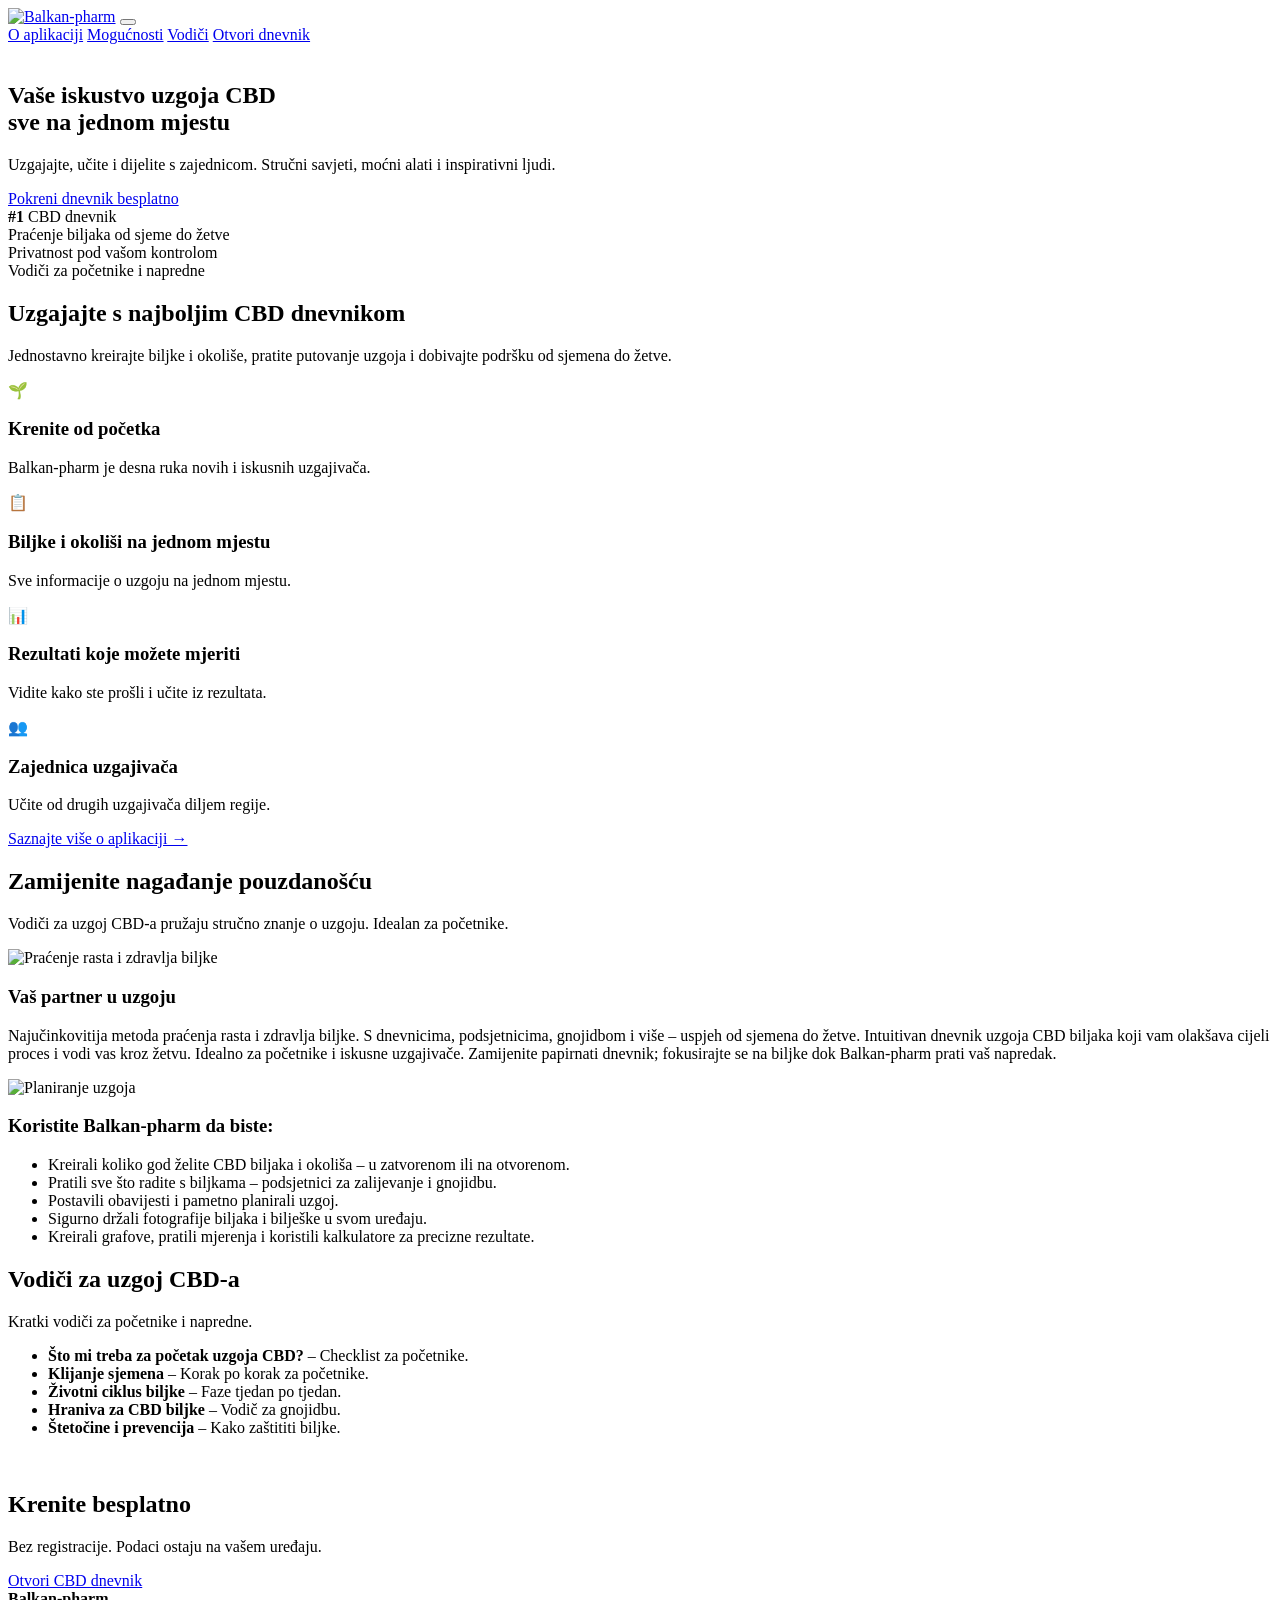
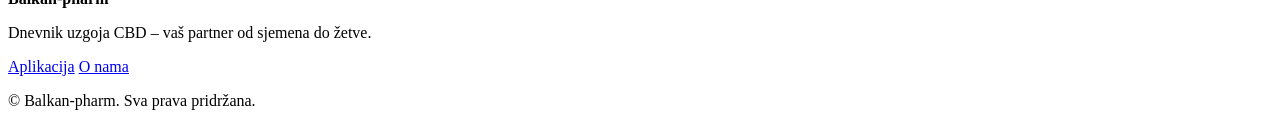
==== index.html @ c0ade82f "Dodaj login ulaz za Dnevnik i zaštiti aplikaciju od neautoriziranog pristupa. Klik na Dnevnik sada v" ====
<!DOCTYPE html>
<html lang="hr">
<head>
  <meta charset="UTF-8" />
  <meta name="viewport" content="width=device-width, initial-scale=1.0" />
  <title>Balkan-pharm – Dnevnik uzgoja CBD</title>
  <link rel="icon" type="image/png" href="images/bp.png" />
  <link rel="preconnect" href="https://fonts.googleapis.com" />
  <link rel="preconnect" href="https://fonts.gstatic.com" crossorigin />
  <link href="https://fonts.googleapis.com/css2?family=Plus+Jakarta+Sans:wght@400;500;600;700&family=Outfit:wght@400;500;600;700&family=JetBrains+Mono:wght@400;500&display=swap" rel="stylesheet" />
  <link rel="stylesheet" href="styles/landing.css" />
</head>
<body>
  <header class="header">
    <div class="container header-inner">
      <a href="index.html" class="logo"><img src="images/bp.png" alt="Balkan-pharm" class="logo-img" /></a>
      <button type="button" class="nav-toggle" aria-label="Izbornik" aria-expanded="false">
        <span class="nav-toggle-bar"></span>
        <span class="nav-toggle-bar"></span>
        <span class="nav-toggle-bar"></span>
      </button>
      <nav class="nav" id="main-nav">
        <a href="#o-aplikaciji" class="nav-link">O aplikaciji</a>
        <a href="#mogucnosti" class="nav-link">Mogućnosti</a>
        <a href="#vodiči" class="nav-link">Vodiči</a>
        <a href="dnevnik/" class="btn btn-primary">Otvori dnevnik</a>
      </nav>
    </div>
    <div class="nav-overlay" id="nav-overlay" aria-hidden="true"></div>
  </header>

  <main>
    <section class="hero">
      <div class="hero-bg" aria-hidden="true">
        <img src="images/1.jpg" alt="" />
      </div>
      <div class="container hero-inner">
        <div class="hero-content hero-card">
          <h1>Vaše iskustvo uzgoja CBD<br />sve na jednom mjestu</h1>
          <p class="hero-sub">Uzgajajte, učite i dijelite s zajednicom. Stručni savjeti, moćni alati i inspirativni ljudi.</p>
          <div class="hero-cta">
            <a href="dnevnik/" class="btn btn-primary btn-lg">Pokreni dnevnik besplatno</a>
          </div>
          <div class="hero-stats">
            <div class="stat"><strong>#1</strong> CBD dnevnik</div>
            <div class="stat">Praćenje biljaka od sjeme do žetve</div>
            <div class="stat">Privatnost pod vašom kontrolom</div>
            <div class="stat">Vodiči za početnike i napredne</div>
          </div>
        </div>
      </div>
    </section>

    <section id="o-aplikaciji" class="section section-alt">
      <div class="container">
        <div class="section-header">
          <h2>Uzgajajte s najboljim CBD dnevnikom</h2>
          <p class="section-lead">
            Jednostavno kreirajte biljke i okoliše, pratite putovanje uzgoja i dobivajte podršku od sjemena do žetve.
          </p>
        </div>
        <div class="features-grid">
          <div class="feature-card">
            <span class="feature-icon">🌱</span>
            <h3>Krenite od početka</h3>
            <p>Balkan-pharm je desna ruka novih i iskusnih uzgajivača.</p>
          </div>
          <div class="feature-card">
            <span class="feature-icon">📋</span>
            <h3>Biljke i okoliši na jednom mjestu</h3>
            <p>Sve informacije o uzgoju na jednom mjestu.</p>
          </div>
          <div class="feature-card">
            <span class="feature-icon">📊</span>
            <h3>Rezultati koje možete mjeriti</h3>
            <p>Vidite kako ste prošli i učite iz rezultata.</p>
          </div>
          <div class="feature-card">
            <span class="feature-icon">👥</span>
            <h3>Zajednica uzgajivača</h3>
            <p>Učite od drugih uzgajivača diljem regije.</p>
          </div>
        </div>
        <p class="section-cta"><a href="dnevnik/">Saznajte više o aplikaciji →</a></p>
      </div>
    </section>

    <section id="mogucnosti" class="section">
      <div class="container">
        <div class="section-header">
          <h2>Zamijenite nagađanje pouzdanošću</h2>
          <p class="section-lead">
            Vodiči za uzgoj CBD-a pružaju stručno znanje o uzgoju. Idealan za početnike.
          </p>
        </div>
        <div class="use-cases">
          <div class="use-case use-case-image">
            <div class="use-case-img-wrap">
              <img src="images/3.jpg" alt="Praćenje rasta i zdravlja biljke" />
            </div>
            <h3>Vaš partner u uzgoju</h3>
            <p>Najučinkovitija metoda praćenja rasta i zdravlja biljke. S dnevnicima, podsjetnicima, gnojidbom i više – uspjeh od sjemena do žetve. Intuitivan dnevnik uzgoja CBD biljaka koji vam olakšava cijeli proces i vodi vas kroz žetvu. Idealno za početnike i iskusne uzgajivače. Zamijenite papirnati dnevnik; fokusirajte se na biljke dok Balkan-pharm prati vaš napredak.</p>
          </div>
          <div class="use-case">
            <div class="use-case-img-wrap use-case-img-small">
              <img src="images/4.jpg" alt="Planiranje uzgoja" />
            </div>
            <h3>Koristite Balkan-pharm da biste:</h3>
            <ul>
              <li>Kreirali koliko god želite CBD biljaka i okoliša – u zatvorenom ili na otvorenom.</li>
              <li>Pratili sve što radite s biljkama – podsjetnici za zalijevanje i gnojidbu.</li>
              <li>Postavili obavijesti i pametno planirali uzgoj.</li>
              <li>Sigurno držali fotografije biljaka i bilješke u svom uređaju.</li>
              <li>Kreirali grafove, pratili mjerenja i koristili kalkulatore za precizne rezultate.</li>
            </ul>
          </div>
        </div>
      </div>
    </section>

    <section id="vodiči" class="section section-alt">
      <div class="container">
        <div class="section-header">
          <h2>Vodiči za uzgoj CBD-a</h2>
          <p class="section-lead">Kratki vodiči za početnike i napredne.</p>
        </div>
        <ul class="guide-list">
          <li><strong>Što mi treba za početak uzgoja CBD?</strong> – Checklist za početnike.</li>
          <li><strong>Klijanje sjemena</strong> – Korak po korak za početnike.</li>
          <li><strong>Životni ciklus biljke</strong> – Faze tjedan po tjedan.</li>
          <li><strong>Hraniva za CBD biljke</strong> – Vodič za gnojidbu.</li>
          <li><strong>Štetočine i prevencija</strong> – Kako zaštititi biljke.</li>
        </ul>
      </div>
    </section>

    <section class="section cta-section">
      <div class="cta-bg" aria-hidden="true">
        <img src="images/5.jpg" alt="" />
      </div>
      <div class="container cta-inner">
        <div class="section-header">
          <h2>Krenite besplatno</h2>
          <p class="section-lead">Bez registracije. Podaci ostaju na vašem uređaju.</p>
        </div>
        <a href="dnevnik/" class="btn btn-primary btn-lg">Otvori CBD dnevnik</a>
      </div>
    </section>
  </main>

  <footer class="footer">
    <div class="container">
      <div class="footer-grid">
        <div>
          <strong>Balkan-pharm</strong>
          <p>Dnevnik uzgoja CBD – vaš partner od sjemena do žetve.</p>
        </div>
        <div>
          <a href="dnevnik/">Aplikacija</a>
          <a href="#o-aplikaciji">O nama</a>
        </div>
      </div>
      <p class="footer-copy">© Balkan-pharm. Sva prava pridržana.</p>
    </div>
  </footer>
  <script>
    (function () {
      var toggle = document.querySelector('.nav-toggle');
      var nav = document.getElementById('main-nav');
      var overlay = document.getElementById('nav-overlay');
      if (!toggle || !nav || !overlay) return;
      function open() {
        toggle.setAttribute('aria-expanded', 'true');
        nav.classList.add('is-open');
        overlay.classList.add('is-open');
        overlay.setAttribute('aria-hidden', 'false');
        document.body.classList.add('nav-open');
      }
      function close() {
        toggle.setAttribute('aria-expanded', 'false');
        nav.classList.remove('is-open');
        overlay.classList.remove('is-open');
        overlay.setAttribute('aria-hidden', 'true');
        document.body.classList.remove('nav-open');
      }
      toggle.addEventListener('click', function () {
        if (nav.classList.contains('is-open')) close(); else open();
      });
      overlay.addEventListener('click', close);
      nav.querySelectorAll('.nav-link').forEach(function (a) {
        a.addEventListener('click', close);
      });
    })();
  </script>
</body>
</html>
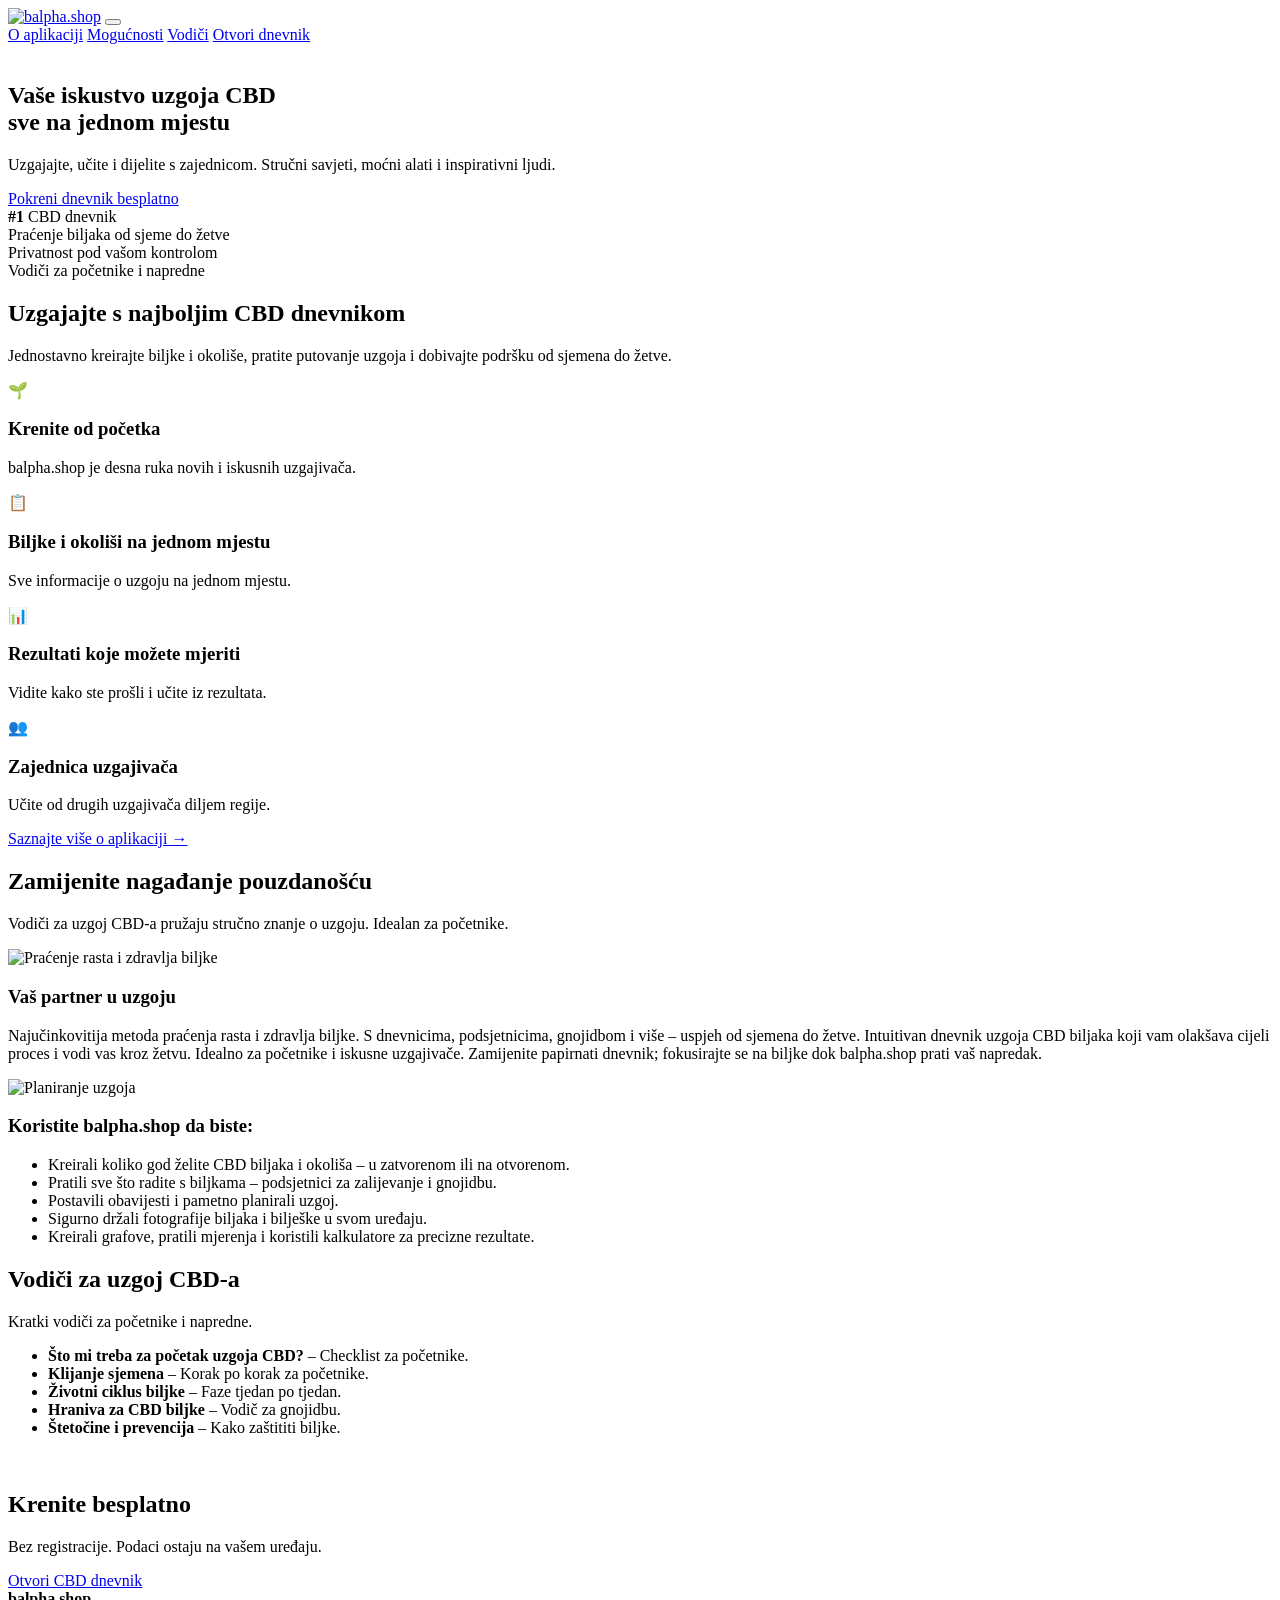
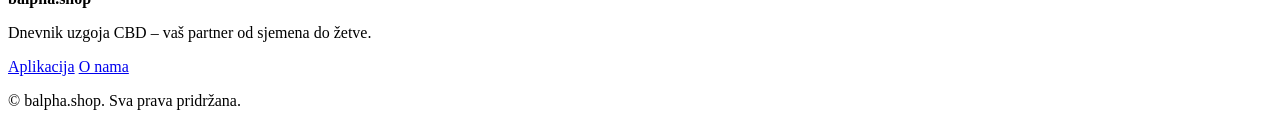
==== commit dc5955c9: "Rebrand project to balpha.shop across app and docs. Update visible product name and storage keys, an" ====
--- a/index.html
+++ b/index.html
@@ -3,7 +3,7 @@
 <head>
   <meta charset="UTF-8" />
   <meta name="viewport" content="width=device-width, initial-scale=1.0" />
-  <title>Balkan-pharm – Dnevnik uzgoja CBD</title>
+  <title>balpha.shop – Dnevnik uzgoja CBD</title>
   <link rel="icon" type="image/png" href="images/bp.png" />
   <link rel="preconnect" href="https://fonts.googleapis.com" />
   <link rel="preconnect" href="https://fonts.gstatic.com" crossorigin />
@@ -13,7 +13,7 @@
 <body>
   <header class="header">
     <div class="container header-inner">
-      <a href="index.html" class="logo"><img src="images/bp.png" alt="Balkan-pharm" class="logo-img" /></a>
+      <a href="index.html" class="logo"><img src="images/bp.png" alt="balpha.shop" class="logo-img" /></a>
       <button type="button" class="nav-toggle" aria-label="Izbornik" aria-expanded="false">
         <span class="nav-toggle-bar"></span>
         <span class="nav-toggle-bar"></span>
@@ -63,7 +63,7 @@
           <div class="feature-card">
             <span class="feature-icon">🌱</span>
             <h3>Krenite od početka</h3>
-            <p>Balkan-pharm je desna ruka novih i iskusnih uzgajivača.</p>
+            <p>balpha.shop je desna ruka novih i iskusnih uzgajivača.</p>
           </div>
           <div class="feature-card">
             <span class="feature-icon">📋</span>
@@ -99,13 +99,13 @@
               <img src="images/3.jpg" alt="Praćenje rasta i zdravlja biljke" />
             </div>
             <h3>Vaš partner u uzgoju</h3>
-            <p>Najučinkovitija metoda praćenja rasta i zdravlja biljke. S dnevnicima, podsjetnicima, gnojidbom i više – uspjeh od sjemena do žetve. Intuitivan dnevnik uzgoja CBD biljaka koji vam olakšava cijeli proces i vodi vas kroz žetvu. Idealno za početnike i iskusne uzgajivače. Zamijenite papirnati dnevnik; fokusirajte se na biljke dok Balkan-pharm prati vaš napredak.</p>
+            <p>Najučinkovitija metoda praćenja rasta i zdravlja biljke. S dnevnicima, podsjetnicima, gnojidbom i više – uspjeh od sjemena do žetve. Intuitivan dnevnik uzgoja CBD biljaka koji vam olakšava cijeli proces i vodi vas kroz žetvu. Idealno za početnike i iskusne uzgajivače. Zamijenite papirnati dnevnik; fokusirajte se na biljke dok balpha.shop prati vaš napredak.</p>
           </div>
           <div class="use-case">
             <div class="use-case-img-wrap use-case-img-small">
               <img src="images/4.jpg" alt="Planiranje uzgoja" />
             </div>
-            <h3>Koristite Balkan-pharm da biste:</h3>
+            <h3>Koristite balpha.shop da biste:</h3>
             <ul>
               <li>Kreirali koliko god želite CBD biljaka i okoliša – u zatvorenom ili na otvorenom.</li>
               <li>Pratili sve što radite s biljkama – podsjetnici za zalijevanje i gnojidbu.</li>
@@ -152,7 +152,7 @@
     <div class="container">
       <div class="footer-grid">
         <div>
-          <strong>Balkan-pharm</strong>
+          <strong>balpha.shop</strong>
           <p>Dnevnik uzgoja CBD – vaš partner od sjemena do žetve.</p>
         </div>
         <div>
@@ -160,7 +160,7 @@
           <a href="#o-aplikaciji">O nama</a>
         </div>
       </div>
-      <p class="footer-copy">© Balkan-pharm. Sva prava pridržana.</p>
+      <p class="footer-copy">© balpha.shop. Sva prava pridržana.</p>
     </div>
   </footer>
   <script>
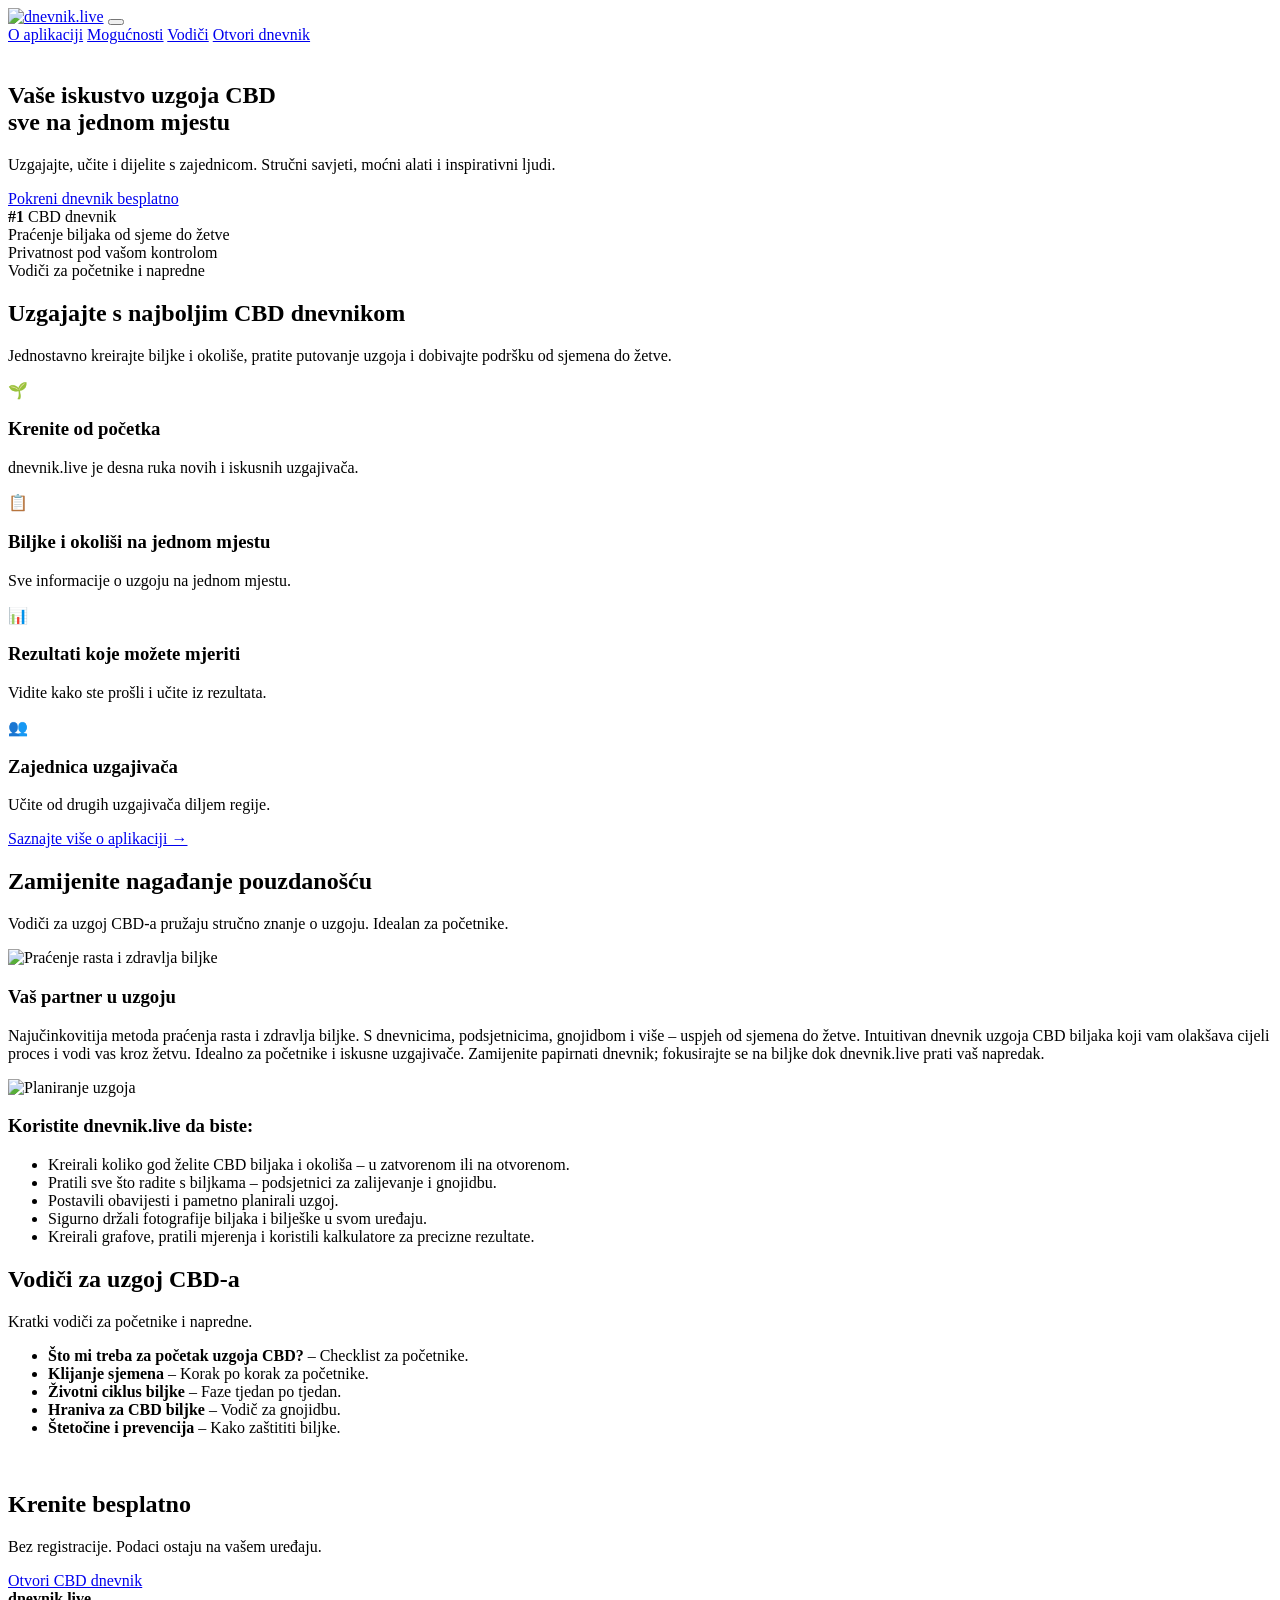
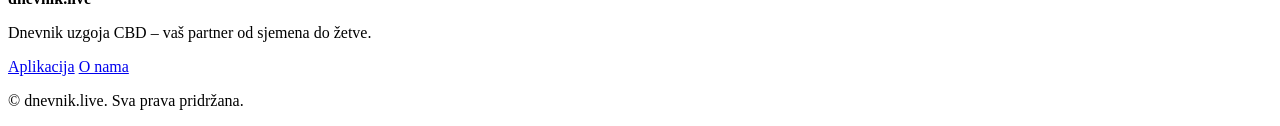
==== commit e2f34a1f: "Rebrand: promjena naziva na dnevnik.live kroz app i dokumentaciju Made-with: Cursor" ====
--- a/index.html
+++ b/index.html
@@ -3,7 +3,7 @@
 <head>
   <meta charset="UTF-8" />
   <meta name="viewport" content="width=device-width, initial-scale=1.0" />
-  <title>balpha.shop – Dnevnik uzgoja CBD</title>
+  <title>dnevnik.live – Dnevnik uzgoja CBD</title>
   <link rel="icon" type="image/png" href="images/bp.png" />
   <link rel="preconnect" href="https://fonts.googleapis.com" />
   <link rel="preconnect" href="https://fonts.gstatic.com" crossorigin />
@@ -13,7 +13,7 @@
 <body>
   <header class="header">
     <div class="container header-inner">
-      <a href="index.html" class="logo"><img src="images/bp.png" alt="balpha.shop" class="logo-img" /></a>
+      <a href="index.html" class="logo"><img src="images/bp.png" alt="dnevnik.live" class="logo-img" /></a>
       <button type="button" class="nav-toggle" aria-label="Izbornik" aria-expanded="false">
         <span class="nav-toggle-bar"></span>
         <span class="nav-toggle-bar"></span>
@@ -63,7 +63,7 @@
           <div class="feature-card">
             <span class="feature-icon">🌱</span>
             <h3>Krenite od početka</h3>
-            <p>balpha.shop je desna ruka novih i iskusnih uzgajivača.</p>
+            <p>dnevnik.live je desna ruka novih i iskusnih uzgajivača.</p>
           </div>
           <div class="feature-card">
             <span class="feature-icon">📋</span>
@@ -99,13 +99,13 @@
               <img src="images/3.jpg" alt="Praćenje rasta i zdravlja biljke" />
             </div>
             <h3>Vaš partner u uzgoju</h3>
-            <p>Najučinkovitija metoda praćenja rasta i zdravlja biljke. S dnevnicima, podsjetnicima, gnojidbom i više – uspjeh od sjemena do žetve. Intuitivan dnevnik uzgoja CBD biljaka koji vam olakšava cijeli proces i vodi vas kroz žetvu. Idealno za početnike i iskusne uzgajivače. Zamijenite papirnati dnevnik; fokusirajte se na biljke dok balpha.shop prati vaš napredak.</p>
+            <p>Najučinkovitija metoda praćenja rasta i zdravlja biljke. S dnevnicima, podsjetnicima, gnojidbom i više – uspjeh od sjemena do žetve. Intuitivan dnevnik uzgoja CBD biljaka koji vam olakšava cijeli proces i vodi vas kroz žetvu. Idealno za početnike i iskusne uzgajivače. Zamijenite papirnati dnevnik; fokusirajte se na biljke dok dnevnik.live prati vaš napredak.</p>
           </div>
           <div class="use-case">
             <div class="use-case-img-wrap use-case-img-small">
               <img src="images/4.jpg" alt="Planiranje uzgoja" />
             </div>
-            <h3>Koristite balpha.shop da biste:</h3>
+            <h3>Koristite dnevnik.live da biste:</h3>
             <ul>
               <li>Kreirali koliko god želite CBD biljaka i okoliša – u zatvorenom ili na otvorenom.</li>
               <li>Pratili sve što radite s biljkama – podsjetnici za zalijevanje i gnojidbu.</li>
@@ -152,7 +152,7 @@
     <div class="container">
       <div class="footer-grid">
         <div>
-          <strong>balpha.shop</strong>
+          <strong>dnevnik.live</strong>
           <p>Dnevnik uzgoja CBD – vaš partner od sjemena do žetve.</p>
         </div>
         <div>
@@ -160,7 +160,7 @@
           <a href="#o-aplikaciji">O nama</a>
         </div>
       </div>
-      <p class="footer-copy">© balpha.shop. Sva prava pridržana.</p>
+      <p class="footer-copy">© dnevnik.live. Sva prava pridržana.</p>
     </div>
   </footer>
   <script>
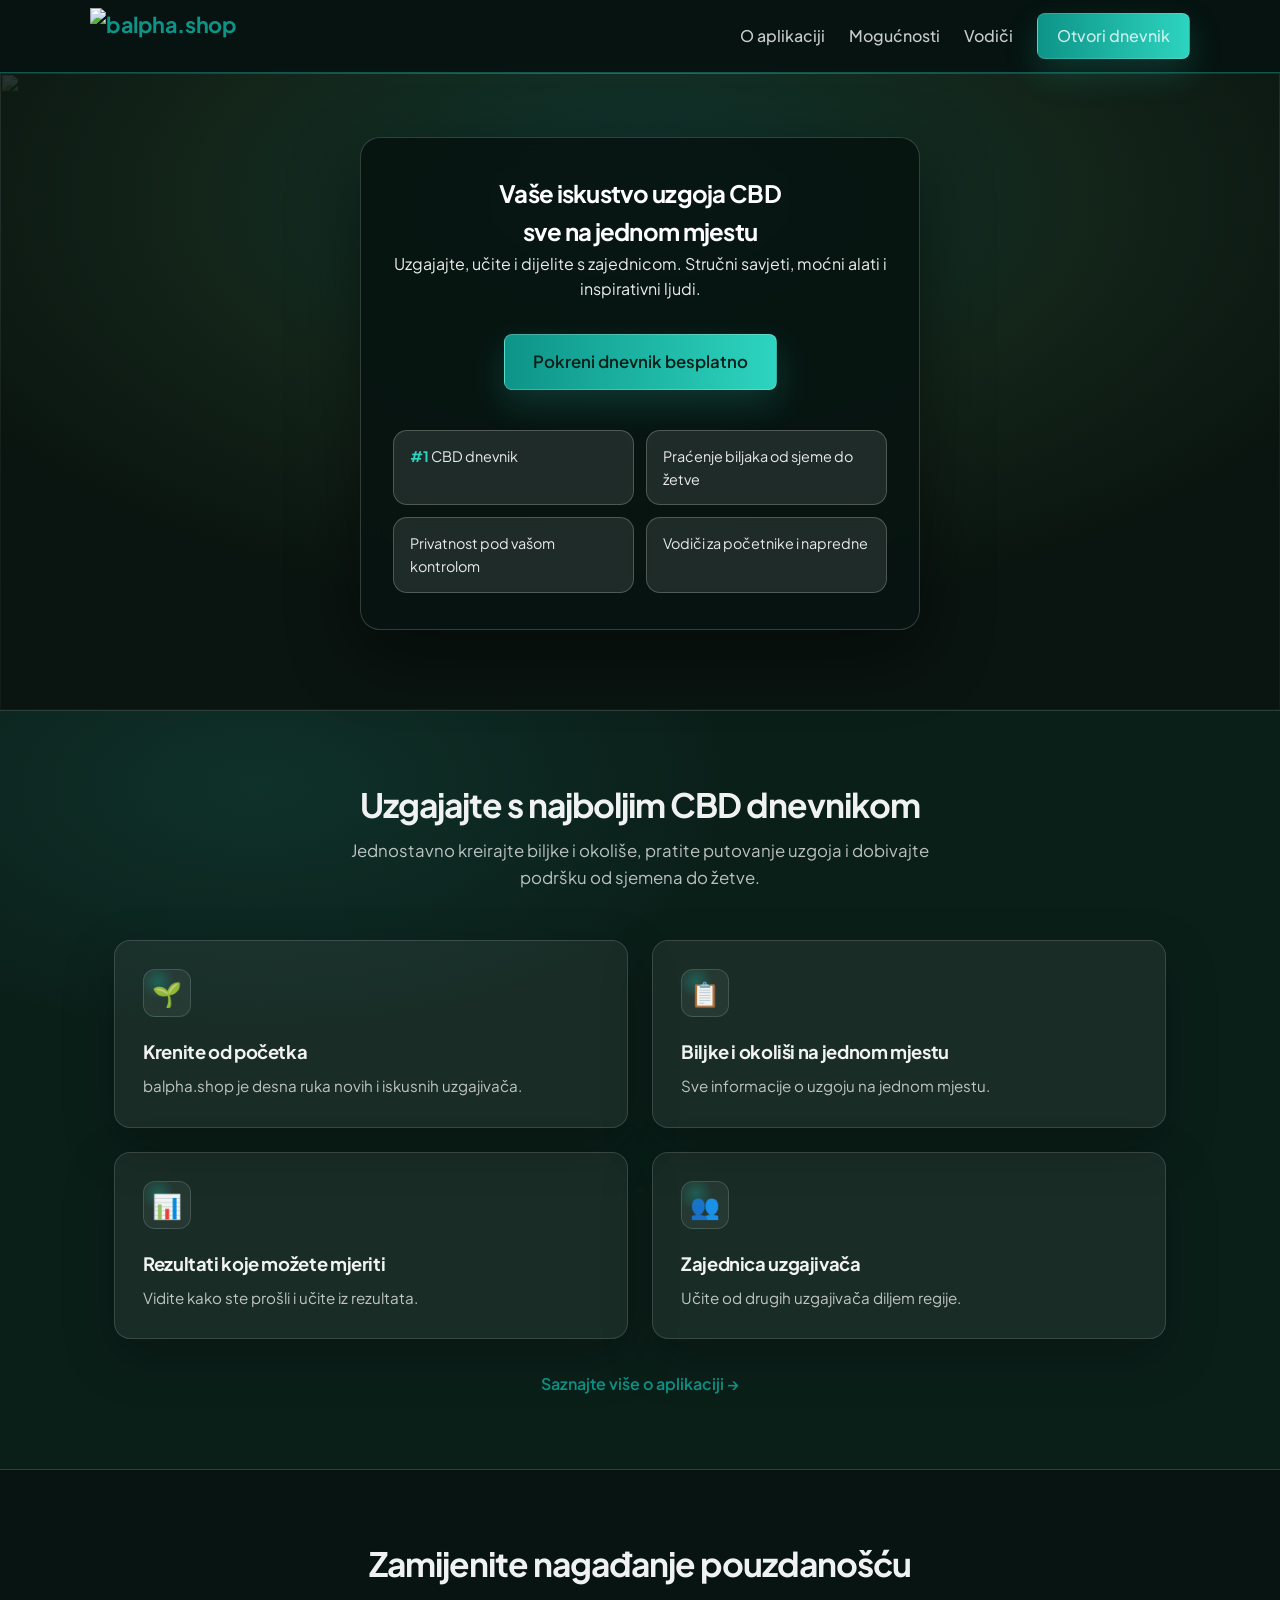
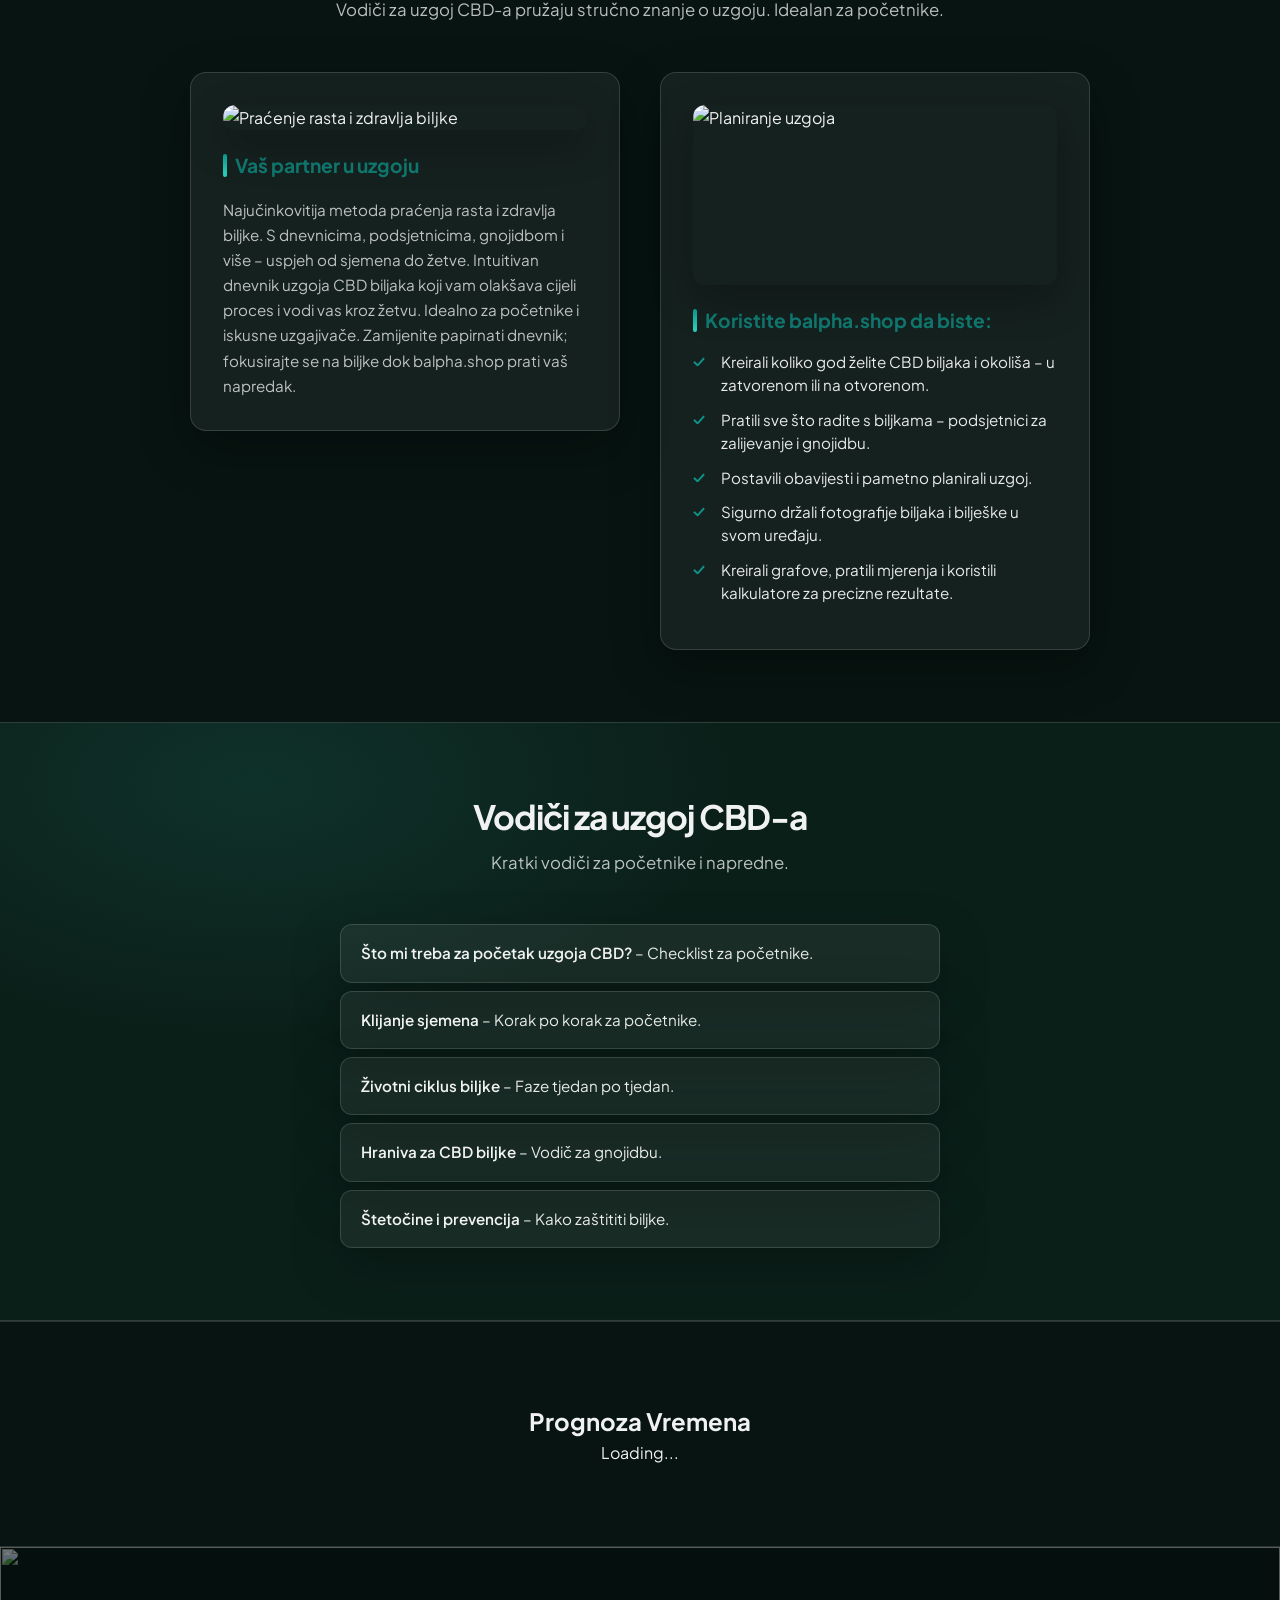
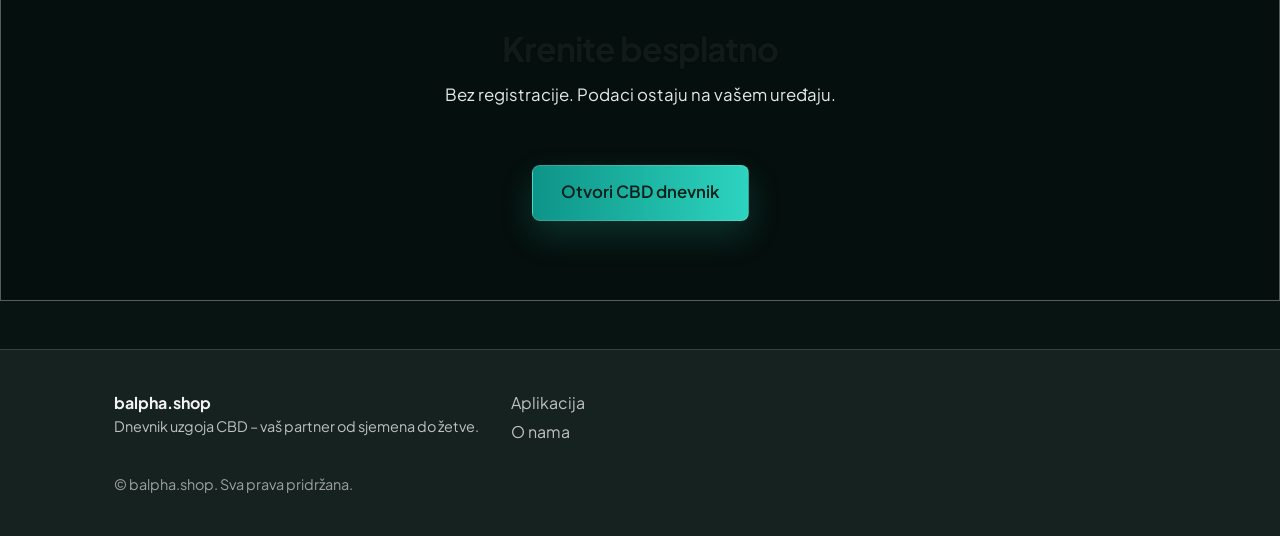
==== commit 605ed59f: "Weather API Spajanje appa sa WeatherAPI - om" ====
--- a/index.html
+++ b/index.html
@@ -3,7 +3,7 @@
 <head>
   <meta charset="UTF-8" />
   <meta name="viewport" content="width=device-width, initial-scale=1.0" />
-  <title>dnevnik.live – Dnevnik uzgoja CBD</title>
+  <title>balpha.shop – Dnevnik uzgoja CBD</title>
   <link rel="icon" type="image/png" href="images/bp.png" />
   <link rel="preconnect" href="https://fonts.googleapis.com" />
   <link rel="preconnect" href="https://fonts.gstatic.com" crossorigin />
@@ -11,9 +11,10 @@
   <link rel="stylesheet" href="styles/landing.css" />
 </head>
 <body>
+
   <header class="header">
     <div class="container header-inner">
-      <a href="index.html" class="logo"><img src="images/bp.png" alt="dnevnik.live" class="logo-img" /></a>
+      <a href="index.html" class="logo"><img src="images/bp.png" alt="balpha.shop" class="logo-img" /></a>
       <button type="button" class="nav-toggle" aria-label="Izbornik" aria-expanded="false">
         <span class="nav-toggle-bar"></span>
         <span class="nav-toggle-bar"></span>
@@ -63,7 +64,7 @@
           <div class="feature-card">
             <span class="feature-icon">🌱</span>
             <h3>Krenite od početka</h3>
-            <p>dnevnik.live je desna ruka novih i iskusnih uzgajivača.</p>
+            <p>balpha.shop je desna ruka novih i iskusnih uzgajivača.</p>
           </div>
           <div class="feature-card">
             <span class="feature-icon">📋</span>
@@ -99,13 +100,13 @@
               <img src="images/3.jpg" alt="Praćenje rasta i zdravlja biljke" />
             </div>
             <h3>Vaš partner u uzgoju</h3>
-            <p>Najučinkovitija metoda praćenja rasta i zdravlja biljke. S dnevnicima, podsjetnicima, gnojidbom i više – uspjeh od sjemena do žetve. Intuitivan dnevnik uzgoja CBD biljaka koji vam olakšava cijeli proces i vodi vas kroz žetvu. Idealno za početnike i iskusne uzgajivače. Zamijenite papirnati dnevnik; fokusirajte se na biljke dok dnevnik.live prati vaš napredak.</p>
+            <p>Najučinkovitija metoda praćenja rasta i zdravlja biljke. S dnevnicima, podsjetnicima, gnojidbom i više – uspjeh od sjemena do žetve. Intuitivan dnevnik uzgoja CBD biljaka koji vam olakšava cijeli proces i vodi vas kroz žetvu. Idealno za početnike i iskusne uzgajivače. Zamijenite papirnati dnevnik; fokusirajte se na biljke dok balpha.shop prati vaš napredak.</p>
           </div>
           <div class="use-case">
             <div class="use-case-img-wrap use-case-img-small">
               <img src="images/4.jpg" alt="Planiranje uzgoja" />
             </div>
-            <h3>Koristite dnevnik.live da biste:</h3>
+            <h3>Koristite balpha.shop da biste:</h3>
             <ul>
               <li>Kreirali koliko god želite CBD biljaka i okoliša – u zatvorenom ili na otvorenom.</li>
               <li>Pratili sve što radite s biljkama – podsjetnici za zalijevanje i gnojidbu.</li>
@@ -135,6 +136,14 @@
     </section>
 
     <section class="section cta-section">
+        <h1>Prognoza Vremena</h1>
+        <div id="weather">Loading...</div>
+    </section>
+
+
+
+
+    <section class="section cta-section">
       <div class="cta-bg" aria-hidden="true">
         <img src="images/5.jpg" alt="" />
       </div>
@@ -146,13 +155,16 @@
         <a href="dnevnik/" class="btn btn-primary btn-lg">Otvori CBD dnevnik</a>
       </div>
     </section>
+
+
+
   </main>
 
   <footer class="footer">
     <div class="container">
       <div class="footer-grid">
         <div>
-          <strong>dnevnik.live</strong>
+          <strong>balpha.shop</strong>
           <p>Dnevnik uzgoja CBD – vaš partner od sjemena do žetve.</p>
         </div>
         <div>
@@ -160,9 +172,10 @@
           <a href="#o-aplikaciji">O nama</a>
         </div>
       </div>
-      <p class="footer-copy">© dnevnik.live. Sva prava pridržana.</p>
+      <p class="footer-copy">© balpha.shop. Sva prava pridržana.</p>
     </div>
   </footer>
+
   <script>
     (function () {
       var toggle = document.querySelector('.nav-toggle');
@@ -192,5 +205,7 @@
       });
     })();
   </script>
+  <script src="index.js"></script>
+
 </body>
 </html>
--- a/styles/landing.css
+++ b/styles/landing.css
@@ -0,0 +1,868 @@
+:root {
+  --bg: #071411;
+  --bg-alt: #0b1f19;
+  --surface: rgba(255, 255, 255, 0.06);
+  --green: #1a5f4a;
+  --green-light: #2d7a5e;
+  --accent: #0d9488;
+  --accent-hover: #0f766e;
+  --accent-bright: #2dd4bf;
+  --accent-warm: #f59e0b;
+  --text: rgba(255, 255, 255, 0.94);
+  --text-muted: rgba(255, 255, 255, 0.72);
+  --border: rgba(255, 255, 255, 0.14);
+  --shadow: 0 14px 40px rgba(0, 0, 0, 0.28);
+  --shadow-md: 0 22px 70px rgba(0, 0, 0, 0.35);
+  --overlay: rgba(5, 12, 10, 0.55);
+  --font: 'Plus Jakarta Sans', 'Outfit', sans-serif;
+  --font-mono: 'JetBrains Mono', monospace;
+}
+
+* {
+  box-sizing: border-box;
+  margin: 0;
+  padding: 0;
+}
+
+html {
+  scroll-behavior: smooth;
+  -webkit-font-smoothing: antialiased;
+  -moz-osx-font-smoothing: grayscale;
+}
+
+body {
+  font-family: var(--font);
+  background: var(--bg);
+  color: var(--text);
+  line-height: 1.6;
+  min-height: 100vh;
+}
+
+.container {
+  max-width: 1100px;
+  margin: 0 auto;
+  padding: 0 1.5rem;
+}
+
+#weather h2{
+  color: #ffffff;
+}
+
+.visnjevac{
+  color: #ffffff;
+}
+
+.forecast {
+  display: flex;
+  justify-content: center;
+  gap: 20px;
+  margin-top: 20px;
+}
+
+.day {
+  border: 1px solid #ccc;
+  padding: 10px;
+  width: 200px;
+  border-radius: 10px;
+  text-align: center;
+}
+
+@media (max-width: 768px) {
+  .container {
+    padding: 0 1rem;
+  }
+}
+
+/* Header */
+.header {
+  position: sticky;
+  top: 0;
+  z-index: 100;
+  background: rgba(7, 20, 17, 0.72);
+  backdrop-filter: blur(10px);
+  border-bottom: 1px solid rgba(45, 212, 191, 0.35);
+  box-shadow: none;
+}
+
+.header-inner {
+  display: flex;
+  align-items: center;
+  justify-content: space-between;
+  padding: 0.5rem 0;
+}
+
+.logo {
+  display: flex;
+  align-items: center;
+  font-weight: 700;
+  font-size: 1.35rem;
+  color: var(--accent);
+  text-decoration: none;
+  letter-spacing: -0.02em;
+}
+
+.logo-img {
+  height: 56px;
+  width: auto;
+  display: block;
+}
+
+.nav {
+  display: flex;
+  align-items: center;
+  gap: 1.5rem;
+}
+
+.nav a {
+  color: rgba(255, 255, 255, 0.78);
+  text-decoration: none;
+  font-weight: 500;
+  transition: color 0.2s;
+}
+
+.nav a:hover {
+  color: var(--accent-bright);
+}
+
+.btn {
+  display: inline-block;
+  padding: 0.6rem 1.2rem;
+  min-height: 44px;
+  min-width: 44px;
+  box-sizing: border-box;
+  border-radius: 8px;
+  font-weight: 600;
+  text-decoration: none;
+  transition: background 0.2s, transform 0.15s;
+  -webkit-tap-highlight-color: transparent;
+}
+
+.btn-primary {
+  background: linear-gradient(90deg, var(--accent) 0%, var(--accent-bright) 100%);
+  color: #06201a;
+  border: 1px solid rgba(255, 255, 255, 0.14);
+  box-shadow: 0 14px 34px rgba(45, 212, 191, 0.18);
+}
+
+.btn-primary:hover {
+  background: linear-gradient(90deg, var(--accent-hover) 0%, var(--accent) 100%);
+  color: #06201a;
+  transform: translateY(-1px);
+  box-shadow: 0 18px 44px rgba(45, 212, 191, 0.22);
+}
+
+.btn-lg {
+  padding: 0.85rem 1.75rem;
+  font-size: 1.05rem;
+}
+
+/* Hero */
+.hero {
+  padding: 0;
+  text-align: left;
+  position: relative;
+  min-height: 520px;
+  display: flex;
+  align-items: center;
+}
+
+.hero-bg {
+  position: absolute;
+  inset: 0;
+  z-index: 0;
+}
+
+.hero-bg img {
+  width: 100%;
+  height: 100%;
+  object-fit: cover;
+}
+
+.hero-bg::after {
+  content: '';
+  position: absolute;
+  inset: 0;
+  background:
+    radial-gradient(800px 420px at 50% 20%, rgba(45, 212, 191, 0.18) 0%, rgba(26, 47, 31, 0.62) 55%, rgba(10, 20, 16, 0.82) 100%),
+    linear-gradient(180deg, rgba(10, 20, 16, 0.55) 0%, rgba(10, 20, 16, 0.75) 100%);
+}
+
+.hero-inner {
+  position: relative;
+  z-index: 1;
+  padding: 4rem 1.5rem 5rem;
+  text-align: center;
+}
+
+.hero-content {
+  max-width: 560px;
+  margin: 0 auto;
+}
+
+.hero-card {
+  background: rgba(7, 20, 17, 0.92);
+  border: 1px solid rgba(255, 255, 255, 0.18);
+  border-radius: 20px;
+  padding: 2.25rem 2rem;
+  backdrop-filter: blur(14px);
+  box-shadow: 0 24px 70px rgba(0, 0, 0, 0.45);
+}
+
+.hero-content h1 {
+  color: #ffffff;
+  font-weight: 700;
+  letter-spacing: -0.03em;
+  text-shadow: none;
+  -webkit-font-smoothing: antialiased;
+  -moz-osx-font-smoothing: grayscale;
+}
+
+.hero-sub {
+  color: rgba(255, 255, 255, 0.92);
+  margin: 0 0 2rem;
+  text-shadow: none;
+  -webkit-font-smoothing: antialiased;
+  -moz-osx-font-smoothing: grayscale;
+}
+
+.hero::after {
+  display: none;
+}
+
+.hero-cta {
+  margin-bottom: 2.5rem;
+}
+
+.hero-stats {
+  display: grid;
+  grid-template-columns: repeat(2, minmax(0, 1fr));
+  gap: 0.75rem;
+  margin-top: 0.25rem;
+}
+
+.stat {
+  font-size: 0.9rem;
+  color: rgba(255, 255, 255, 0.9);
+  padding: 0.85rem 1rem;
+  background: rgba(255, 255, 255, 0.1);
+  border: 1px solid rgba(255, 255, 255, 0.22);
+  border-radius: 14px;
+  backdrop-filter: blur(8px);
+  transition: background 0.2s, border-color 0.2s, transform 0.2s;
+  text-align: left;
+}
+
+.stat:hover {
+  background: rgba(255, 255, 255, 0.16);
+  border-color: rgba(45, 212, 191, 0.6);
+  box-shadow: none;
+  transform: translateY(-1px);
+}
+
+.stat strong {
+  color: var(--accent-bright);
+  font-size: 1em;
+  font-weight: 700;
+}
+
+.hero .btn-primary {
+  background: linear-gradient(90deg, var(--accent) 0%, var(--accent-bright) 100%);
+  border: 1px solid rgba(255, 255, 255, 0.22);
+}
+
+.hero .btn-primary:hover {
+  background: linear-gradient(90deg, var(--accent-hover) 0%, var(--accent) 100%);
+  box-shadow: 0 14px 34px rgba(45, 212, 191, 0.25);
+}
+
+@media (max-width: 900px) {
+  .hero-inner {
+    padding: 3rem 1.5rem 4rem;
+  }
+}
+
+@media (max-width: 640px) {
+  .hero {
+    min-height: auto;
+  }
+  .hero-inner {
+    padding: 2.5rem 1rem 3rem;
+  }
+  .hero-sub {
+    margin-bottom: 1.5rem;
+  }
+}
+
+/* Sections */
+.section {
+  padding: 4.5rem 0;
+  position: relative;
+}
+
+.section .container {
+  position: relative;
+  z-index: 1;
+}
+
+.section-alt {
+  background: var(--bg-alt);
+  border-top: 1px solid var(--border);
+  border-bottom: 1px solid var(--border);
+}
+
+.section-alt::before {
+  content: '';
+  position: absolute;
+  inset: 0;
+  background: radial-gradient(800px 420px at 20% 10%, rgba(45, 212, 191, 0.10) 0%, transparent 60%);
+  pointer-events: none;
+}
+
+.section-header {
+  text-align: center;
+  margin-bottom: 3rem;
+  max-width: 640px;
+  margin-left: auto;
+  margin-right: auto;
+}
+
+.section h2 {
+  font-size: clamp(1.65rem, 4vw, 2.1rem);
+  font-weight: 700;
+  margin-bottom: 0.75rem;
+  letter-spacing: -0.03em;
+  line-height: 1.25;
+  color: var(--text);
+}
+
+.section-lead {
+  color: var(--text-muted);
+  margin-bottom: 0;
+  font-size: 1.05rem;
+  line-height: 1.65;
+}
+
+.section-cta {
+  margin-top: 2rem;
+  text-align: center;
+}
+
+.section-cta a {
+  color: var(--accent);
+  text-decoration: none;
+  font-weight: 600;
+  display: inline-flex;
+  align-items: center;
+  gap: 0.35rem;
+}
+
+.section-cta a:hover {
+  color: var(--accent-hover);
+  text-decoration: underline;
+}
+
+/* Features grid */
+.features-grid {
+  display: grid;
+  grid-template-columns: repeat(auto-fit, minmax(260px, 1fr));
+  gap: 1.5rem;
+  margin-bottom: 1rem;
+}
+
+/* O aplikaciji: uvijek 2 u redu (desktop/tablet) */
+#o-aplikaciji .features-grid {
+  grid-template-columns: repeat(2, minmax(0, 1fr));
+}
+
+@media (max-width: 720px) {
+  #o-aplikaciji .features-grid {
+    grid-template-columns: 1fr;
+  }
+}
+
+.feature-card {
+  background: var(--surface);
+  border: 1px solid rgba(255, 255, 255, 0.14);
+  border-radius: 16px;
+  padding: 1.75rem;
+  transition: border-color 0.2s, box-shadow 0.25s, transform 0.2s;
+  box-shadow: 0 18px 50px rgba(0, 0, 0, 0.25);
+  position: relative;
+  overflow: hidden;
+}
+
+.feature-card::before {
+  content: '';
+  position: absolute;
+  top: 0;
+  left: 0;
+  right: 0;
+  height: 3px;
+  background: linear-gradient(90deg, var(--accent), var(--accent-bright));
+  opacity: 0;
+  transition: opacity 0.2s;
+}
+
+.feature-card:hover {
+  border-color: rgba(45, 212, 191, 0.6);
+  box-shadow: 0 22px 70px rgba(0, 0, 0, 0.33);
+  transform: translateY(-2px);
+}
+
+.feature-card:hover::before {
+  opacity: 1;
+}
+
+.feature-icon {
+  width: 48px;
+  height: 48px;
+  display: flex;
+  align-items: center;
+  justify-content: center;
+  font-size: 1.5rem;
+  background: radial-gradient(24px 24px at 30% 25%, rgba(45, 212, 191, 0.30) 0%, rgba(255, 255, 255, 0.06) 70%);
+  border-radius: 12px;
+  margin-bottom: 1.25rem;
+  border: 1px solid rgba(255, 255, 255, 0.14);
+}
+
+.feature-card h3 {
+  font-size: 1.15rem;
+  font-weight: 700;
+  margin-bottom: 0.5rem;
+  letter-spacing: -0.02em;
+  color: var(--text);
+}
+
+.feature-card p {
+  font-size: 0.95rem;
+  color: var(--text-muted);
+  line-height: 1.6;
+}
+
+/* Use cases */
+.use-cases {
+  display: grid;
+  grid-template-columns: 1fr 1fr;
+  gap: 2.5rem;
+  align-items: start;
+  max-width: 900px;
+  margin: 0 auto;
+}
+
+@media (max-width: 720px) {
+  .use-cases {
+    grid-template-columns: 1fr;
+    gap: 2rem;
+  }
+}
+
+.use-case {
+  background: var(--surface);
+  border-radius: 16px;
+  padding: 2rem;
+  border: 1px solid rgba(255, 255, 255, 0.14);
+  box-shadow: 0 18px 50px rgba(0, 0, 0, 0.25);
+}
+
+.use-case-img-wrap {
+  border-radius: 12px;
+  overflow: hidden;
+  margin-bottom: 1.25rem;
+  box-shadow: var(--shadow);
+}
+
+.use-case-img-wrap img {
+  width: 100%;
+  height: auto;
+  display: block;
+  vertical-align: top;
+}
+
+.use-case-img-small {
+  max-height: 180px;
+}
+
+.use-case-img-small img {
+  width: 100%;
+  height: 180px;
+  object-fit: cover;
+}
+
+.use-case:first-child {
+  padding: 2rem;
+}
+
+.use-case h3 {
+  font-size: 1.2rem;
+  margin-bottom: 1rem;
+  color: var(--accent-hover);
+  font-weight: 700;
+  display: flex;
+  align-items: center;
+  gap: 0.5rem;
+}
+
+.use-case h3::before {
+  content: '';
+  width: 4px;
+  height: 1.2em;
+  background: linear-gradient(180deg, var(--accent), var(--accent-bright));
+  border-radius: 2px;
+}
+
+.use-case ul {
+  list-style: none;
+  padding: 0;
+  margin: 0;
+}
+
+.use-case li {
+  position: relative;
+  padding-left: 1.75rem;
+  margin-bottom: 0.75rem;
+  color: rgba(255, 255, 255, 0.9);
+  font-size: 0.95rem;
+  line-height: 1.5;
+}
+
+.use-case li::before {
+  content: '✓';
+  position: absolute;
+  left: 0;
+  color: var(--accent);
+  font-weight: 700;
+  font-size: 0.9rem;
+}
+
+.use-case p {
+  color: var(--text-muted);
+  font-size: 0.95rem;
+  line-height: 1.65;
+}
+
+/* Guide list */
+.guide-list {
+  list-style: none;
+  max-width: 600px;
+  margin: 0 auto;
+  display: flex;
+  flex-direction: column;
+  gap: 0.5rem;
+}
+
+.guide-list li {
+  padding: 1rem 1.25rem;
+  border-radius: 12px;
+  background: var(--surface);
+  border: 1px solid rgba(255, 255, 255, 0.14);
+  color: rgba(255, 255, 255, 0.9);
+  font-size: 0.95rem;
+  transition: border-color 0.2s, box-shadow 0.2s, background 0.2s;
+  box-shadow: 0 18px 50px rgba(0, 0, 0, 0.25);
+}
+
+.guide-list li:hover {
+  border-color: var(--accent);
+  background: var(--surface);
+  box-shadow: var(--shadow-md);
+}
+
+.guide-list li strong {
+  color: var(--text);
+  font-weight: 600;
+}
+
+.guide-list li:last-child {
+  border-bottom: 1px solid var(--border);
+}
+
+/* CTA section */
+.cta-section {
+  text-align: center;
+  padding: 5rem 0;
+  position: relative;
+  border-top: 1px solid var(--border);
+}
+
+.cta-bg {
+  position: absolute;
+  inset: 0;
+  z-index: 0;
+}
+
+.cta-bg img {
+  width: 100%;
+  height: 100%;
+  object-fit: cover;
+}
+
+.cta-bg::after {
+  content: '';
+  position: absolute;
+  inset: 0;
+  background: var(--overlay);
+}
+
+.cta-inner {
+  position: relative;
+  z-index: 1;
+  max-width: 520px;
+  margin-left: auto;
+  margin-right: auto;
+}
+
+.cta-section .section-header .section-lead,
+.cta-section .section-lead {
+  color: rgba(255, 255, 255, 0.9);
+  margin-bottom: 1.5rem;
+}
+
+.cta-section h2 {
+  color: var(--surface);
+  text-shadow: 0 1px 2px rgba(0, 0, 0, 0.2);
+}
+
+.cta-section .btn {
+  margin-top: 0.5rem;
+}
+
+/* Footer */
+.footer {
+  background: var(--surface);
+  border-top: 1px solid var(--border);
+  padding: 2.5rem 0;
+  margin-top: 3rem;
+  box-shadow: none;
+}
+
+.footer-grid {
+  display: flex;
+  flex-wrap: wrap;
+  gap: 2rem;
+  margin-bottom: 1.5rem;
+}
+
+.footer a {
+  color: var(--text-muted);
+  text-decoration: none;
+  display: block;
+  margin-bottom: 0.25rem;
+}
+
+.footer a:hover {
+  color: var(--accent);
+}
+
+.footer p {
+  color: var(--text-muted);
+  font-size: 0.9rem;
+}
+
+.footer-copy {
+  font-size: 0.85rem;
+  opacity: 0.8;
+}
+
+/* Mobile nav toggle */
+.nav-toggle {
+  display: none;
+  flex-direction: column;
+  justify-content: center;
+  gap: 5px;
+  width: 44px;
+  height: 44px;
+  padding: 10px;
+  background: none;
+  border: none;
+  color: var(--text);
+  cursor: pointer;
+  -webkit-tap-highlight-color: transparent;
+  z-index: 102;
+  position: relative;
+}
+
+.nav-toggle-bar {
+  display: block;
+  width: 22px;
+  height: 2px;
+  background: currentColor;
+  border-radius: 1px;
+  transition: transform 0.2s, opacity 0.2s;
+}
+
+.nav-toggle[aria-expanded="true"] .nav-toggle-bar:nth-child(1) {
+  transform: translateY(7px) rotate(45deg);
+}
+.nav-toggle[aria-expanded="true"] .nav-toggle-bar:nth-child(2) {
+  opacity: 0;
+}
+.nav-toggle[aria-expanded="true"] .nav-toggle-bar:nth-child(3) {
+  transform: translateY(-7px) rotate(-45deg);
+}
+
+.nav-overlay {
+  display: none;
+  position: fixed;
+  inset: 0;
+  background: rgba(0, 0, 0, 0.4);
+  z-index: 98;
+  opacity: 0;
+  transition: opacity 0.2s;
+}
+
+.nav-overlay.is-open {
+  opacity: 1;
+}
+
+@media (max-width: 768px) {
+  .nav-toggle {
+    display: flex;
+  }
+
+  .nav {
+    position: fixed;
+    top: 0;
+    right: 0;
+    width: min(280px, 85vw);
+    height: 100%;
+    height: 100dvh;
+    flex-direction: column;
+    align-items: stretch;
+    justify-content: flex-start;
+    gap: 0;
+    padding: 4.5rem 1.25rem 1.5rem;
+    background: var(--bg-alt);
+    border-left: 1px solid var(--border);
+    z-index: 101;
+    transform: translateX(100%);
+    transition: transform 0.25s ease;
+    box-shadow: -4px 0 24px rgba(0, 0, 0, 0.12);
+  }
+
+  .nav.is-open {
+    transform: translateX(0);
+  }
+
+  .nav .nav-link {
+    display: block;
+    padding: 0.85rem 0;
+    font-size: 1.05rem;
+    border-bottom: 1px solid var(--border);
+    min-height: 44px;
+    display: flex;
+    align-items: center;
+  }
+
+  .nav .btn-primary {
+    margin-top: 0.5rem;
+    text-align: center;
+    justify-content: center;
+  }
+
+  .nav-overlay.is-open {
+    display: block;
+  }
+
+  body.nav-open {
+    overflow: hidden;
+  }
+}
+
+@media (max-width: 640px) {
+  .header-inner {
+    padding: 0.75rem 0;
+  }
+
+  .logo-img {
+    height: 44px;
+  }
+
+  .hero-inner {
+    padding-top: max(2.5rem, env(safe-area-inset-top));
+  }
+
+  .hero-content h1 {
+    font-size: 1.65rem;
+  }
+
+  .hero-sub {
+    font-size: 1rem;
+  }
+
+  .hero-cta .btn-lg {
+    display: block;
+    width: 100%;
+    text-align: center;
+    padding: 1rem 1.25rem;
+  }
+
+  .hero-stats {
+    grid-template-columns: 1fr;
+  }
+
+  .stat {
+    font-size: 0.8rem;
+    padding: 0.75rem 0.85rem;
+    text-align: center;
+  }
+
+  .hero-card {
+    padding: 1.5rem 1.25rem;
+  }
+
+  .section {
+    padding: 2.5rem 0;
+    padding-left: env(safe-area-inset-left);
+    padding-right: env(safe-area-inset-right);
+  }
+
+  .section-header {
+    margin-bottom: 2rem;
+  }
+
+  .section h2 {
+    font-size: 1.5rem;
+  }
+
+  .section-lead {
+    font-size: 0.95rem;
+  }
+
+  .features-grid {
+    grid-template-columns: 1fr;
+    gap: 1rem;
+  }
+
+  .feature-card {
+    padding: 1.25rem;
+  }
+
+  .use-case {
+    padding: 1.5rem;
+  }
+
+  .cta-section {
+    padding: 3rem 0;
+  }
+
+  .footer {
+    padding: 1.5rem 0;
+    padding-bottom: max(1.5rem, env(safe-area-inset-bottom));
+  }
+
+  .footer-grid {
+    flex-direction: column;
+    gap: 1rem;
+  }
+
+
+
+
+  @media (max-width: 768px) {
+  .forecast {
+    flex-direction: column;
+    align-items: center;
+    }
+  }
+}
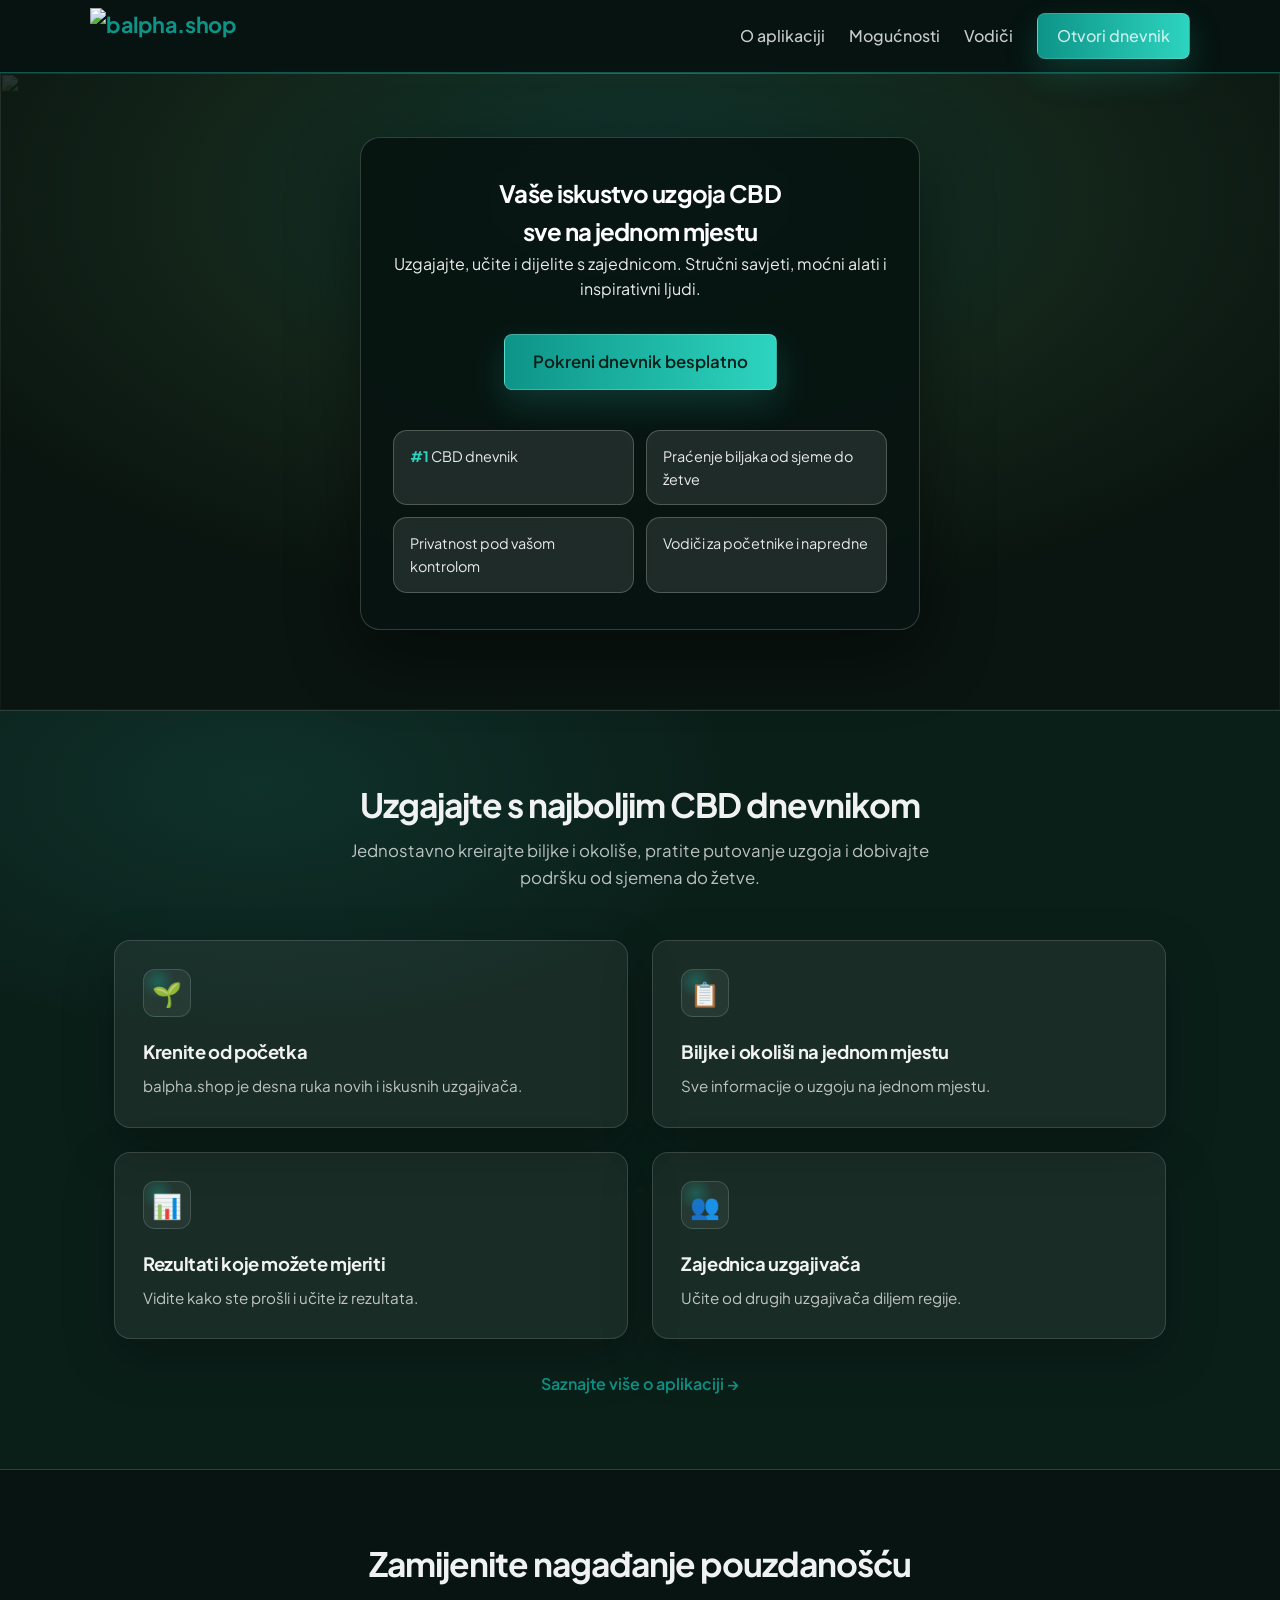
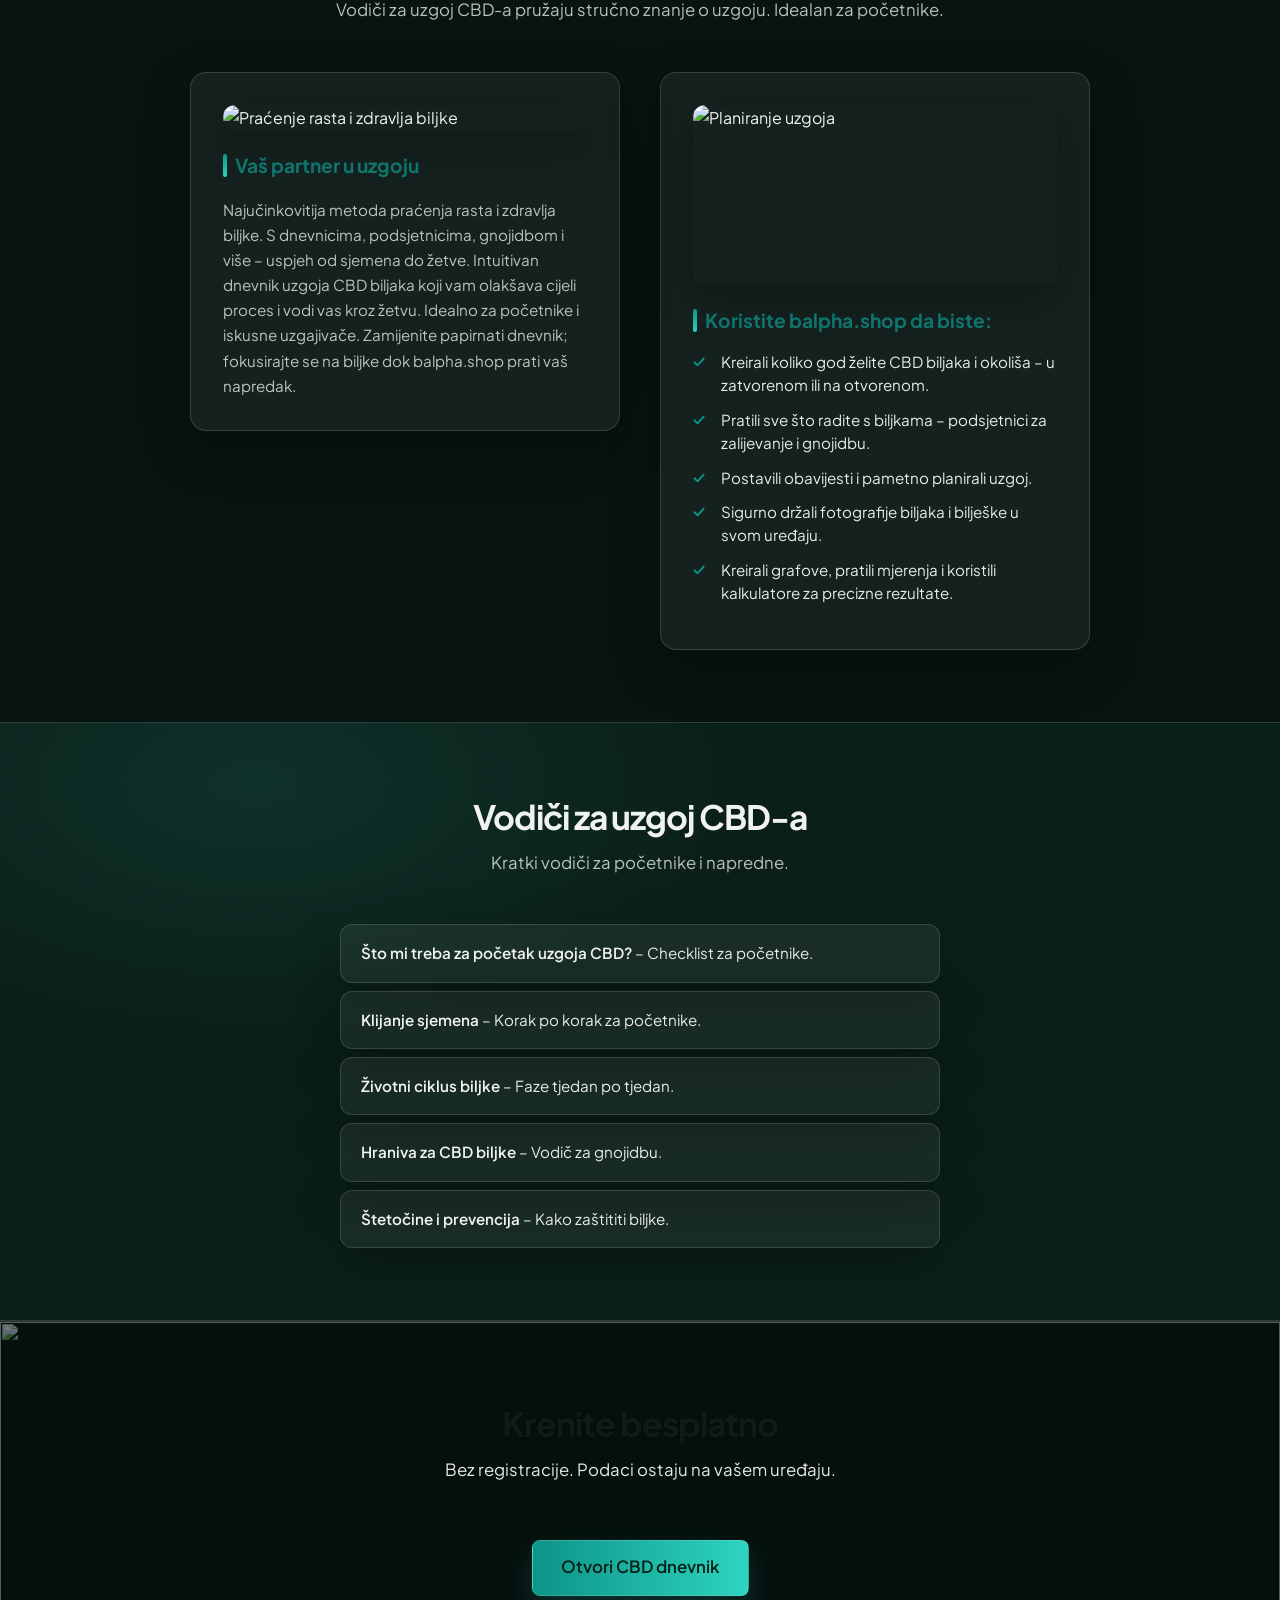
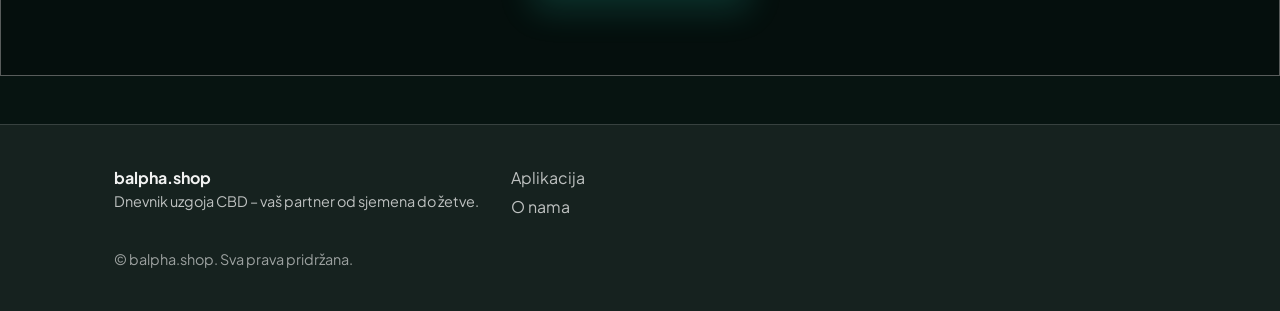
==== commit 407c59bc: "Add files via upload" ====
--- a/index.html
+++ b/index.html
@@ -134,14 +134,6 @@
         </ul>
       </div>
     </section>
-
-    <section class="section cta-section">
-        <h1>Prognoza Vremena</h1>
-        <div id="weather">Loading...</div>
-    </section>
-
-
-
 
     <section class="section cta-section">
       <div class="cta-bg" aria-hidden="true">
@@ -205,7 +197,5 @@
       });
     })();
   </script>
-  <script src="index.js"></script>
-
 </body>
 </html>
